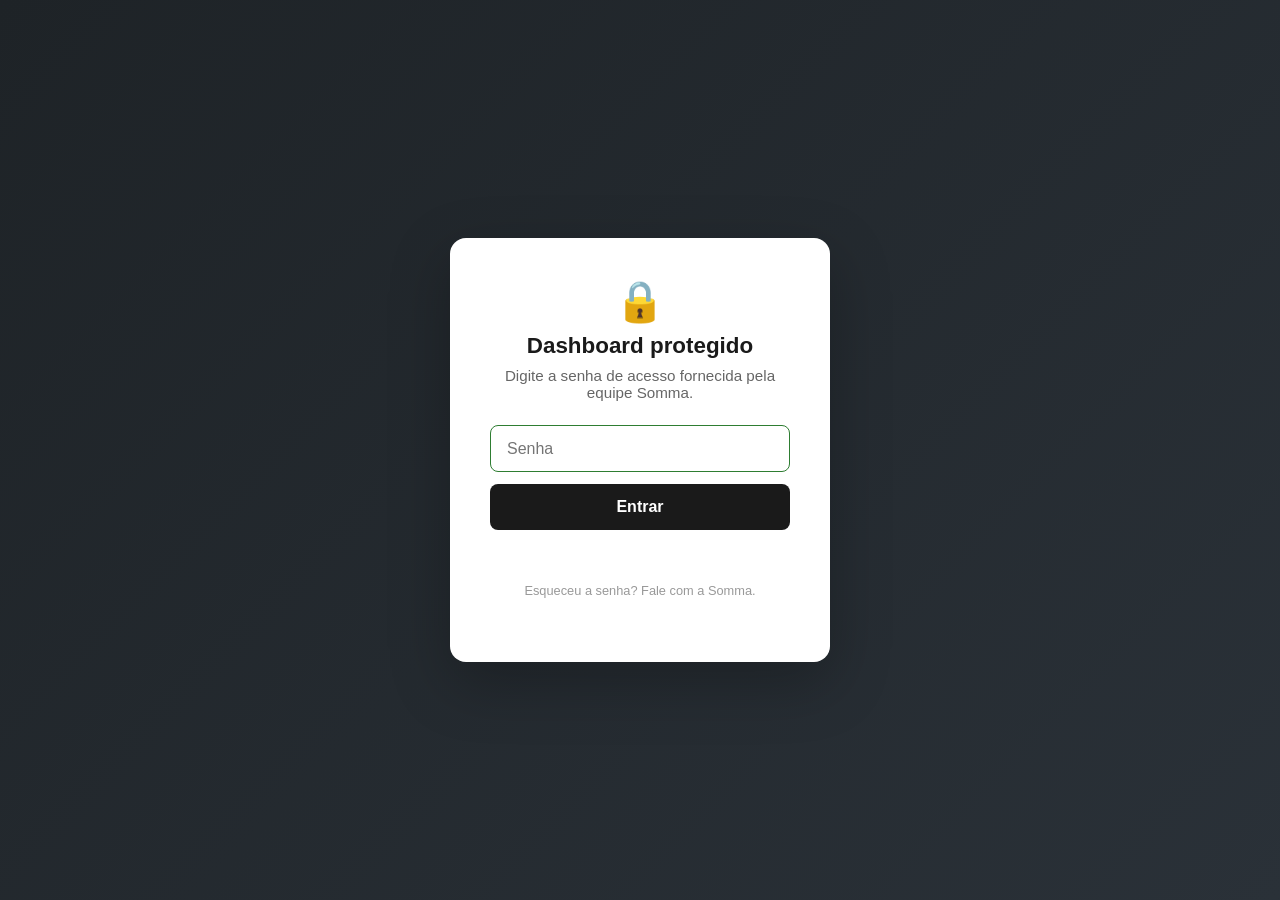
==== hype/index.html @ 113f5744 "chore: sync local dashboards + add .gitignore" ====
<!--
  Dashboard A.Gonçalves — pasta /agoncalves/
  Protegido por senha (hash SHA-256 abaixo).
  Para mudar a senha: abra /gerar-senha.html, gere o hash e substitua o valor abaixo.
-->
<!DOCTYPE html>
<html lang="pt-BR">
<head>
  <meta charset="UTF-8">
  <meta name="viewport" content="width=device-width, initial-scale=1.0">

  <!-- Identificação do cliente (usado pelo gate pra sessionStorage) -->
  <meta name="dashboard-client-id" content="hype">

  <!-- SENHA do cliente. Hash SHA-256 da senha real.
       Substitua o valor abaixo pelo hash gerado em /gerar-senha.html.
       Hash placeholder — TROCAR antes de publicar. -->
  <meta name="dashboard-password-hash" content="8f83ed7f08ba5b43de821855ba479b0e55dcff030f8cc8d48acaa7a8485d4f06">

  <title>Dashboard — Hype Inc</title>

  <!-- Gate CSS carregado primeiro pra evitar flash de conteúdo -->
  <link rel="stylesheet" href="../template/gate.css">
  <link rel="stylesheet" href="../template/dashboard.css">
</head>
<body>
  <header class="dashboard-header">
    <h1 id="cliente-titulo">Dashboard de Meta Ads</h1>
    <div class="periodo" id="periodo-selector"></div>
  </header>

  <main>
    <section id="kpis-gerais" class="kpis-row"></section>

    <section id="painel-campanhas" class="painel">
      <h2>Campanhas</h2>
      <div class="campanhas-header">
        <span id="campanhas-ativas-badge"></span>
        <span id="campanhas-inativas-badge"></span>
      </div>
      <div id="campanhas-grid" class="produtos-grid"></div>
    </section>

    <section id="painel-leads" class="painel">
      <h2>Leads por produto</h2>
      <div id="leads-grid"></div>
    </section>

    <section id="painel-custo" class="painel">
      <h2>Custo por lead</h2>
      <div id="custo-grid"></div>
    </section>
  </main>

  <footer>
    <small>
      Template versão <span id="template-version"></span> ·
      Cliente: <span id="cliente-nome">Hype Inc</span> ·
      Atualizado em <span id="data-updated"></span>
    </small>
  </footer>

  <!-- Gate roda primeiro — esconde conteúdo até senha correta -->
  <script src="../template/gate.js"></script>

  <!-- Depois carrega configs e dashboard -->
  <script src="../template/config.default.js"></script>
  <script src="../template/dashboard.js"></script>
</body>
</html>
---- template/gate.css ----
/* Esconde TODO o conteúdo enquanto o gate está fechado */
html[data-gate="closed"] body > :not(#password-gate) {
  display: none !important;
}

/* Overlay do gate */
#password-gate {
  position: fixed;
  inset: 0;
  background: linear-gradient(135deg, #1e2327 0%, #2a3138 100%);
  display: flex;
  align-items: center;
  justify-content: center;
  z-index: 9999;
  font-family: -apple-system, BlinkMacSystemFont, "Segoe UI", Roboto, sans-serif;
  padding: 1rem;
}

#password-gate .gate-card {
  background: #fff;
  border-radius: 16px;
  padding: 2.5rem;
  width: 100%;
  max-width: 380px;
  box-shadow: 0 20px 60px rgba(0,0,0,0.25);
  text-align: center;
}

#password-gate .gate-logo {
  font-size: 2.5rem;
  margin-bottom: .5rem;
}

#password-gate h1 {
  margin: 0 0 .5rem;
  font-size: 1.4rem;
  color: #1a1a1a;
}

#password-gate p {
  color: #666;
  margin: 0 0 1.5rem;
  font-size: .95rem;
}

#password-gate form {
  display: flex;
  flex-direction: column;
  gap: .75rem;
}

#password-gate input {
  padding: .85rem 1rem;
  border: 1.5px solid #ddd;
  border-radius: 8px;
  font-size: 1rem;
  width: 100%;
  outline: none;
  transition: border-color .15s;
}

#password-gate input:focus {
  border-color: #2e7d32;
}

#password-gate button {
  padding: .85rem 1rem;
  background: #1a1a1a;
  color: #fff;
  border: none;
  border-radius: 8px;
  font-size: 1rem;
  font-weight: 600;
  cursor: pointer;
  transition: background .15s;
}

#password-gate button:hover {
  background: #000;
}

#password-gate .gate-error {
  color: #c62828;
  margin: .75rem 0 0;
  min-height: 1.2em;
  font-size: .9rem;
}

#password-gate .gate-footer {
  margin-top: 1.5rem;
  color: #999;
  font-size: .8rem;
}
---- template/dashboard.css ----
/* Estilos compartilhados — atualize aqui e todos os clientes recebem */

* { box-sizing: border-box; }

body {
  font-family: -apple-system, BlinkMacSystemFont, "Segoe UI", Roboto, sans-serif;
  margin: 0;
  padding: 0;
  color: #1a1a1a;
  background: #f5f5f7;
}

.dashboard-header {
  display: flex;
  justify-content: space-between;
  align-items: center;
  padding: 1.5rem 2rem;
  background: #fff;
  border-bottom: 1px solid #e0e0e0;
}

.dashboard-header h1 {
  font-size: 1.4rem;
  margin: 0;
}

main {
  padding: 1.5rem 2rem;
  max-width: 1400px;
  margin: 0 auto;
}

.kpis-row {
  display: grid;
  grid-template-columns: repeat(auto-fit, minmax(180px, 1fr));
  gap: 1rem;
  margin-bottom: 1.5rem;
}

.painel {
  background: #fff;
  border-radius: 12px;
  padding: 1.25rem 1.5rem;
  margin-bottom: 1.5rem;
  box-shadow: 0 1px 3px rgba(0,0,0,0.06);
}

.painel h2 {
  margin-top: 0;
  font-size: 1.05rem;
  color: #444;
}

.campanhas-header {
  display: flex;
  gap: 1rem;
  margin-bottom: 1rem;
  flex-wrap: wrap;
}

.campanhas-header span {
  background: #f0f0f0;
  padding: 0.4rem 0.8rem;
  border-radius: 20px;
  font-size: 0.85rem;
}

.produtos-grid {
  display: grid;
  grid-template-columns: repeat(auto-fit, minmax(180px, 1fr));
  gap: 0.75rem;
}

.produto-pill {
  background: #fff;
  border: 2px solid #ccc;
  border-radius: 20px;
  padding: 0.5rem 1rem;
  text-align: center;
  font-size: 0.9rem;
}

footer {
  text-align: center;
  padding: 1.5rem;
  color: #888;
  font-size: 0.8rem;
}
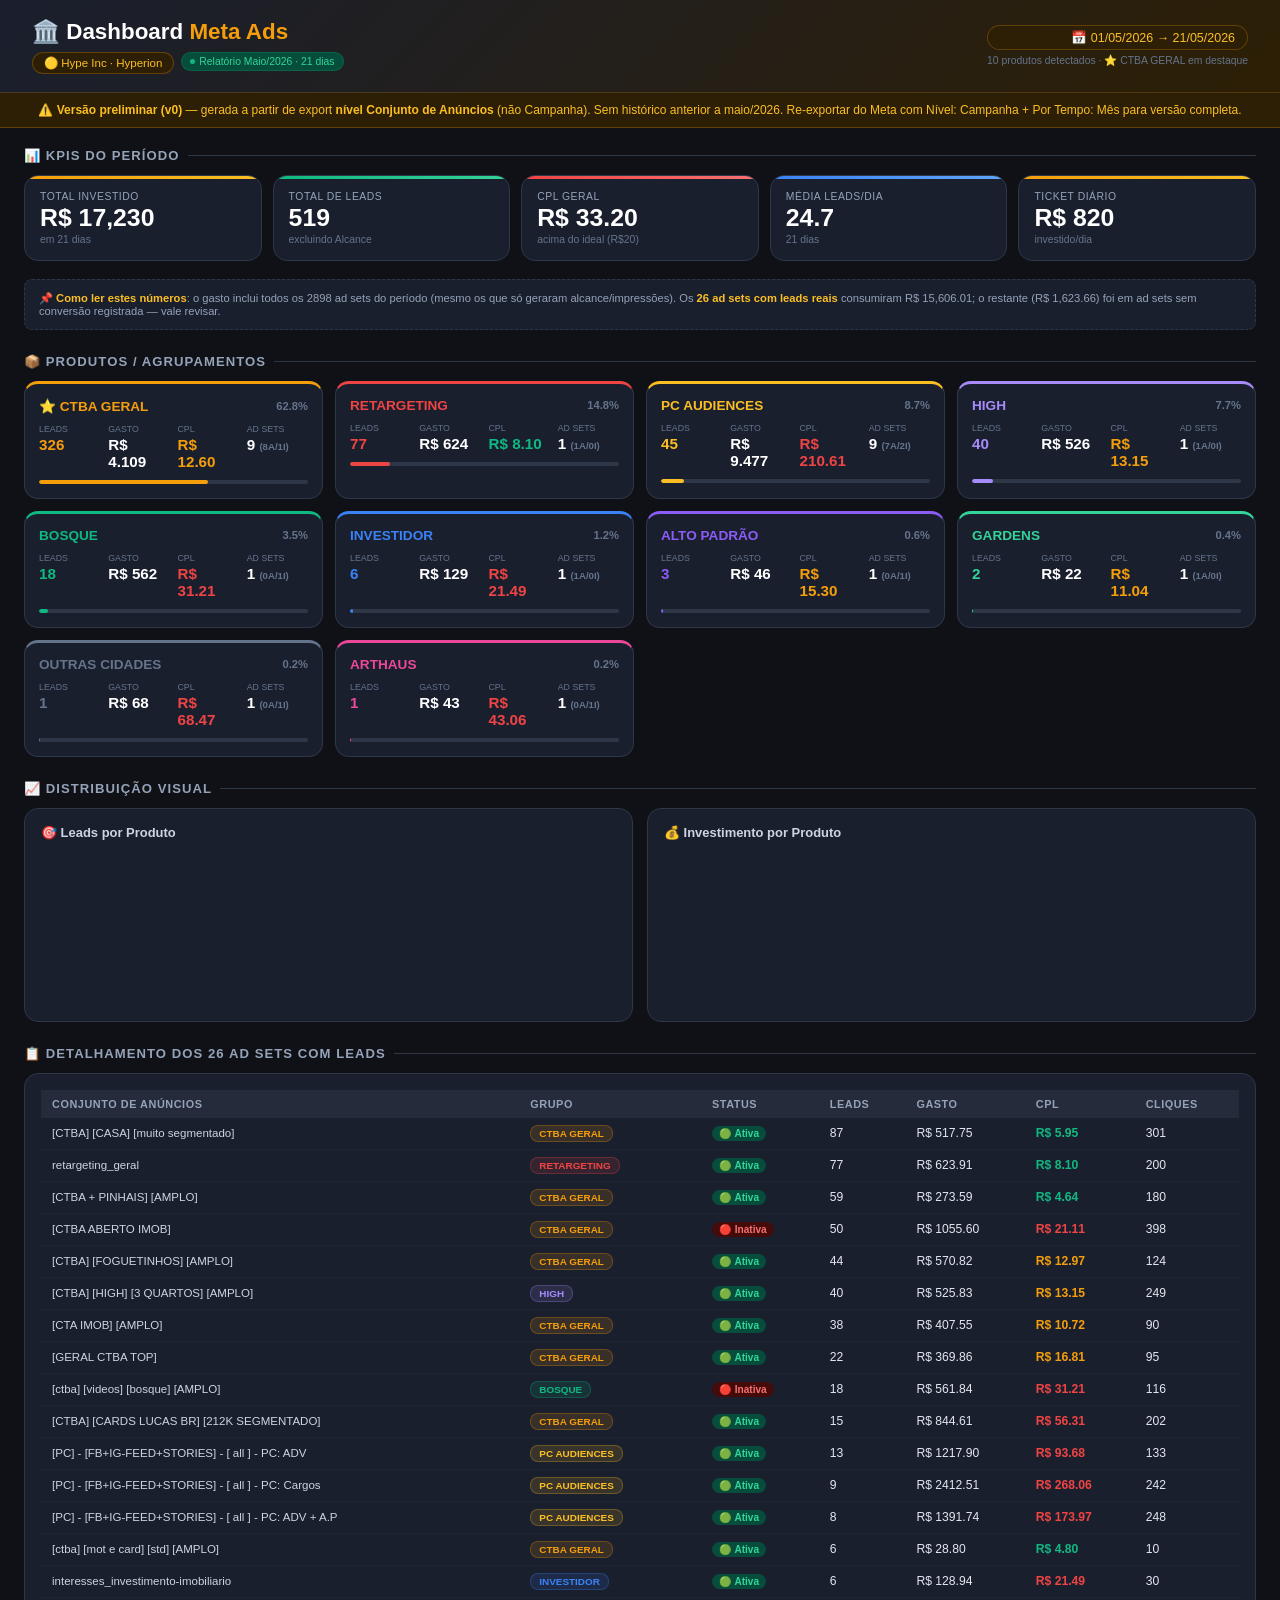
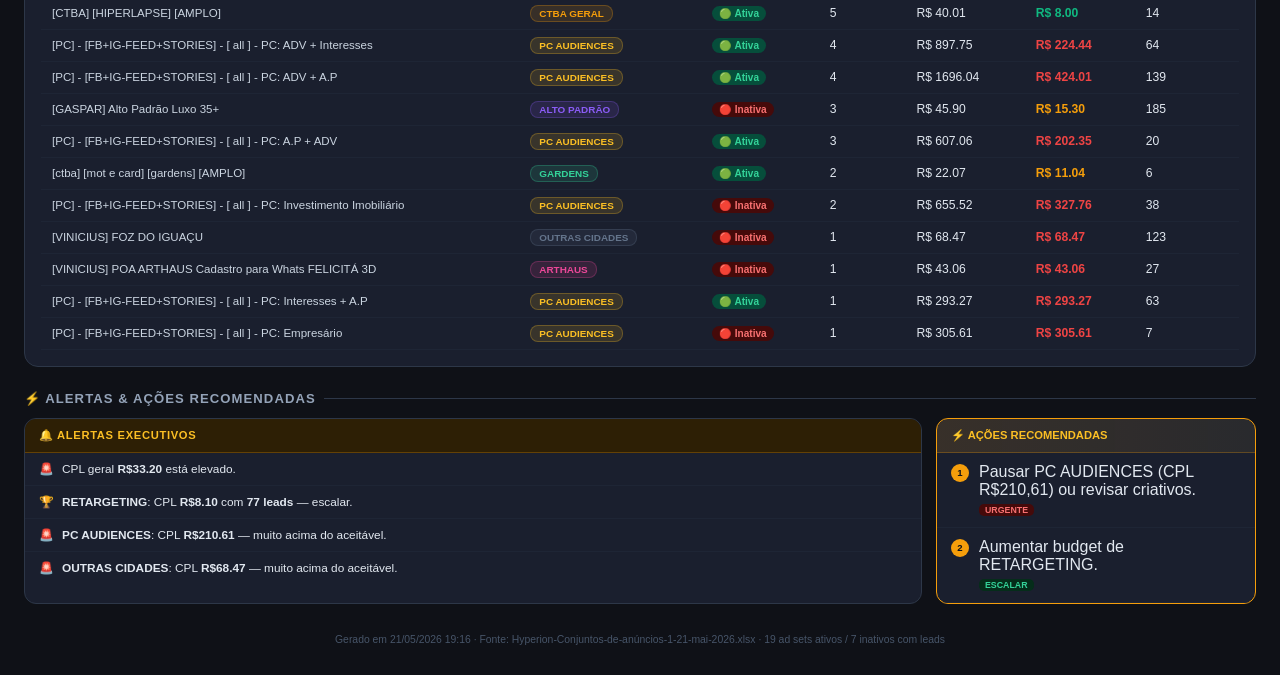
==== commit ff7bacfe: "feat(hype): primeiro dashboard Hyperion + estrutura de pipeline - hype/index.html: dashboard v0 com " ====
--- a/hype/index.html
+++ b/hype/index.html
@@ -1,70 +1,521 @@
-<!--
-  Dashboard A.Gonçalves — pasta /agoncalves/
-  Protegido por senha (hash SHA-256 abaixo).
-  Para mudar a senha: abra /gerar-senha.html, gere o hash e substitua o valor abaixo.
--->
 <!DOCTYPE html>
 <html lang="pt-BR">
 <head>
-  <meta charset="UTF-8">
-  <meta name="viewport" content="width=device-width, initial-scale=1.0">
-
-  <!-- Identificação do cliente (usado pelo gate pra sessionStorage) -->
-  <meta name="dashboard-client-id" content="hype">
-
-  <!-- SENHA do cliente. Hash SHA-256 da senha real.
-       Substitua o valor abaixo pelo hash gerado em /gerar-senha.html.
-       Hash placeholder — TROCAR antes de publicar. -->
-  <meta name="dashboard-password-hash" content="8f83ed7f08ba5b43de821855ba479b0e55dcff030f8cc8d48acaa7a8485d4f06">
-
-  <title>Dashboard — Hype Inc</title>
-
-  <!-- Gate CSS carregado primeiro pra evitar flash de conteúdo -->
-  <link rel="stylesheet" href="../template/gate.css">
-  <link rel="stylesheet" href="../template/dashboard.css">
+<meta charset="UTF-8">
+<meta name="viewport" content="width=device-width, initial-scale=1.0">
+<title>Dashboard Meta Ads — Hype / Hyperion</title>
+<script>
+(function(){var srcs=['https://cdn.jsdelivr.net/npm/chart.js@4.4.0/dist/chart.umd.min.js','https://unpkg.com/chart.js@4.4.0/dist/chart.umd.min.js','https://cdnjs.cloudflare.com/ajax/libs/Chart.js/4.4.0/chart.umd.min.js'];var i=0;function load(){if(i>=srcs.length)return;var s=document.createElement('script');s.src=srcs[i++];s.onerror=load;s.onload=initCharts;document.head.appendChild(s);}load();})();
+</script>
+<style>
+*{margin:0;padding:0;box-sizing:border-box}
+body{font-family:'Segoe UI',sans-serif;background:#0f1117;color:#e2e8f0;min-height:100vh}
+.header{background:linear-gradient(135deg,#1a1f2e,#2d1f05);padding:18px 32px;border-bottom:1px solid #f59e0b33;display:flex;align-items:center;justify-content:space-between;flex-wrap:wrap;gap:10px}
+.header h1{font-size:1.4rem;font-weight:700;color:#fff}
+.header h1 span{color:#f59e0b}
+.client-badge{font-size:.72rem;color:#fbbf24;background:#2d1f05;padding:3px 11px;border-radius:20px;border:1px solid #f59e0b44;margin-top:3px;display:inline-block}
+.live-badge{font-size:.65rem;color:#34d399;background:#064e3b;padding:3px 8px;border-radius:20px;border:1px solid #10b98133;display:inline-flex;align-items:center;gap:4px}
+.warn-bar{background:#2d1f05;color:#fbbf24;padding:10px 32px;border-bottom:1px solid #f59e0b44;font-size:.75rem;text-align:center}
+.container{max-width:1400px;margin:0 auto;padding:20px 24px}
+.section-title{font-size:.82rem;font-weight:700;color:#94a3b8;text-transform:uppercase;letter-spacing:.08em;margin:24px 0 12px;display:flex;align-items:center;gap:8px}
+.section-title::after{content:'';flex:1;height:1px;background:#2d3748}
+.section-title:first-child{margin-top:0}
+.kpis{display:grid;grid-template-columns:repeat(5,1fr);gap:11px;margin-bottom:18px}
+.kpi{background:#1a1f2e;border:1px solid #2d3748;border-radius:14px;padding:15px;position:relative;overflow:hidden}
+.kpi::before{content:'';position:absolute;top:0;left:0;right:0;height:3px;background:linear-gradient(90deg,#f59e0b,#fbbf24)}
+.kpi.green::before{background:linear-gradient(90deg,#10b981,#34d399)}
+.kpi.blue::before{background:linear-gradient(90deg,#3b82f6,#60a5fa)}
+.kpi.red::before{background:linear-gradient(90deg,#ef4444,#f87171)}
+.kpi .label{font-size:.65rem;color:#94a3b8;text-transform:uppercase;letter-spacing:.05em;margin-bottom:4px}
+.kpi .value{font-size:1.55rem;font-weight:700;color:#fff;line-height:1}
+.kpi .sub{font-size:.65rem;color:#64748b;margin-top:3px}
+.grid-2{display:grid;grid-template-columns:1fr 1fr;gap:14px;margin-bottom:14px}
+.card{background:#1a1f2e;border:1px solid #2d3748;border-radius:14px;padding:16px}
+.card h3{font-size:.81rem;font-weight:600;color:#cbd5e1;margin-bottom:11px}
+.prod-grid{display:grid;grid-template-columns:repeat(auto-fill,minmax(280px,1fr));gap:12px;margin-bottom:18px}
+.prod-card{background:#1a1f2e;border:1px solid #2d3748;border-radius:14px;padding:14px}
+.prod-header{display:flex;justify-content:space-between;align-items:center;margin-bottom:10px}
+.prod-name{font-size:.85rem;font-weight:700}
+.prod-share{font-size:.7rem;color:#64748b;font-weight:600}
+.prod-kpis{display:grid;grid-template-columns:repeat(4,1fr);gap:8px;margin-bottom:10px}
+.kpi-l{font-size:.55rem;color:#64748b;text-transform:uppercase;margin-bottom:2px}
+.kpi-v{font-size:.95rem;font-weight:700;color:#fff}
+.prod-bar{height:4px;background:#2d3748;border-radius:2px;overflow:hidden}
+.prod-bar-fill{height:100%;border-radius:2px}
+table{width:100%;border-collapse:collapse;font-size:.76rem}
+thead tr{background:#252b3b}
+th{padding:8px 11px;text-align:left;color:#94a3b8;font-weight:600;font-size:.68rem;text-transform:uppercase;letter-spacing:.05em}
+td{padding:7px 11px;border-bottom:1px solid #1e2535}
+tr:hover td{background:#1e2535}
+.badge{display:inline-block;padding:2px 7px;border-radius:9px;font-size:.63rem;font-weight:600}
+.badge.ativa{background:#064e3b;color:#34d399}
+.badge.inativa{background:#450a0a;color:#f87171}
+.pill{display:inline-block;padding:2px 8px;border-radius:8px;font-size:.62rem;font-weight:600}
+.alerts-layout{display:grid;grid-template-columns:1fr 320px;gap:14px}
+.alert-list{background:#1a1f2e;border:1px solid #2d3748;border-radius:12px;overflow:hidden}
+.alert-list-header{padding:10px 14px;background:#2d1f05;color:#fbbf24;font-size:.7rem;font-weight:700;text-transform:uppercase;letter-spacing:.06em;border-bottom:1px solid #f59e0b44}
+.alert-item{padding:9px 14px;border-bottom:1px solid #1e2535;font-size:.74rem;display:flex;gap:8px;align-items:flex-start}
+.alert-item:last-child{border-bottom:none}
+.actions-panel{background:#1a1f2e;border:1px solid #f59e0b;border-radius:12px;overflow:hidden;align-self:start}
+.actions-panel-header{padding:10px 14px;background:linear-gradient(90deg,#f59e0b22,#fbbf2411);color:#fbbf24;font-size:.7rem;font-weight:700;text-transform:uppercase;border-bottom:1px solid #f59e0b44}
+.action-item{padding:10px 14px;border-bottom:1px solid #1e2535;display:flex;gap:10px;align-items:flex-start}
+.action-num{background:#f59e0b;color:#0f1117;font-size:.6rem;font-weight:700;border-radius:50%;width:18px;height:18px;display:flex;align-items:center;justify-content:center;flex-shrink:0;margin-top:1px}
+.action-tag{display:inline-block;padding:1px 6px;border-radius:5px;font-size:.55rem;font-weight:700;margin-top:3px}
+.action-tag.urgente{background:#450a0a;color:#f87171}
+.action-tag.escalar{background:#052d1a;color:#34d399}
+.muted{padding:14px;color:#64748b;font-size:.75rem;text-align:center}
+.note{font-size:.7rem;color:#94a3b8;background:#1a1f2e;border:1px dashed #2d3748;border-radius:8px;padding:12px 14px;margin-bottom:14px}
+.note b{color:#fbbf24}
+@media(max-width:1000px){.kpis{grid-template-columns:repeat(2,1fr)}.grid-2,.alerts-layout{grid-template-columns:1fr}}
+@media(max-width:600px){.kpis{grid-template-columns:1fr}.prod-kpis{grid-template-columns:repeat(2,1fr)}}
+</style>
 </head>
 <body>
-  <header class="dashboard-header">
-    <h1 id="cliente-titulo">Dashboard de Meta Ads</h1>
-    <div class="periodo" id="periodo-selector"></div>
-  </header>
-
-  <main>
-    <section id="kpis-gerais" class="kpis-row"></section>
-
-    <section id="painel-campanhas" class="painel">
-      <h2>Campanhas</h2>
-      <div class="campanhas-header">
-        <span id="campanhas-ativas-badge"></span>
-        <span id="campanhas-inativas-badge"></span>
-      </div>
-      <div id="campanhas-grid" class="produtos-grid"></div>
-    </section>
-
-    <section id="painel-leads" class="painel">
-      <h2>Leads por produto</h2>
-      <div id="leads-grid"></div>
-    </section>
-
-    <section id="painel-custo" class="painel">
-      <h2>Custo por lead</h2>
-      <div id="custo-grid"></div>
-    </section>
-  </main>
-
-  <footer>
-    <small>
-      Template versão <span id="template-version"></span> ·
-      Cliente: <span id="cliente-nome">Hype Inc</span> ·
-      Atualizado em <span id="data-updated"></span>
-    </small>
-  </footer>
-
-  <!-- Gate roda primeiro — esconde conteúdo até senha correta -->
-  <script src="../template/gate.js"></script>
-
-  <!-- Depois carrega configs e dashboard -->
-  <script src="../template/config.default.js"></script>
-  <script src="../template/dashboard.js"></script>
+<div class="header">
+  <div>
+    <h1>🏛️ Dashboard <span>Meta Ads</span></h1>
+    <div style="display:flex;align-items:center;gap:7px;margin-top:4px;flex-wrap:wrap">
+      <span class="client-badge">🟡 Hype Inc · Hyperion</span>
+      <span class="live-badge"><span style="width:5px;height:5px;border-radius:50%;background:#10b981;display:inline-block"></span>Relatório Maio/2026 · 21 dias</span>
+    </div>
+  </div>
+  <div style="text-align:right">
+    <div style="font-size:.78rem;color:#fbbf24;background:#2d1f05;padding:4px 12px;border-radius:20px;border:1px solid #f59e0b44">📅 01/05/2026 → 21/05/2026</div>
+    <div style="font-size:.65rem;color:#64748b;margin-top:4px">10 produtos detectados · ⭐ CTBA GERAL em destaque</div>
+  </div>
+</div>
+
+<div class="warn-bar">⚠️ <b>Versão preliminar (v0)</b> — gerada a partir de export <b>nível Conjunto de Anúncios</b> (não Campanha). Sem histórico anterior a maio/2026. Re-exportar do Meta com Nível: Campanha + Por Tempo: Mês para versão completa.</div>
+
+<div class="container">
+
+  <div class="section-title">📊 KPIs do período</div>
+  <div class="kpis">
+    <div class="kpi"><div class="label">Total Investido</div><div class="value">R$ 17,230</div><div class="sub">em 21 dias</div></div>
+    <div class="kpi green"><div class="label">Total de Leads</div><div class="value">519</div><div class="sub">excluindo Alcance</div></div>
+    <div class="kpi red"><div class="label">CPL Geral</div><div class="value">R$ 33.20</div><div class="sub">acima do ideal (R$20)</div></div>
+    <div class="kpi blue"><div class="label">Média Leads/Dia</div><div class="value">24.7</div><div class="sub">21 dias</div></div>
+    <div class="kpi"><div class="label">Ticket Diário</div><div class="value">R$ 820</div><div class="sub">investido/dia</div></div>
+  </div>
+
+  <div class="note">
+    📌 <b>Como ler estes números</b>: o gasto inclui todos os 2898 ad sets do período (mesmo os que só geraram alcance/impressões). 
+    Os <b>26 ad sets com leads reais</b> consumiram R$ 15,606.01; o restante (R$ 1,623.66) foi em ad sets sem conversão registrada — vale revisar.
+  </div>
+
+  <div class="section-title">📦 Produtos / Agrupamentos</div>
+  <div class="prod-grid">
+      <div class="prod-card" style="border-top:3px solid #f59e0b">
+        <div class="prod-header">
+          <span class="prod-name" style="color:#f59e0b">⭐ CTBA GERAL</span>
+          <span class="prod-share">62.8%</span>
+        </div>
+        <div class="prod-kpis">
+          <div><div class="kpi-l">Leads</div><div class="kpi-v" style="color:#f59e0b">326</div></div>
+          <div><div class="kpi-l">Gasto</div><div class="kpi-v">R$ 4.109</div></div>
+          <div><div class="kpi-l">CPL</div><div class="kpi-v" style="color:#f59e0b">R$ 12.60</div></div>
+          <div><div class="kpi-l">Ad sets</div><div class="kpi-v">9 <span style="color:#64748b;font-size:.6rem">(8A/1I)</span></div></div>
+        </div>
+        <div class="prod-bar"><div class="prod-bar-fill" style="width:62.813102119460495%;background:#f59e0b"></div></div>
+      </div>
+      <div class="prod-card" style="border-top:3px solid #ef4444">
+        <div class="prod-header">
+          <span class="prod-name" style="color:#ef4444">RETARGETING</span>
+          <span class="prod-share">14.8%</span>
+        </div>
+        <div class="prod-kpis">
+          <div><div class="kpi-l">Leads</div><div class="kpi-v" style="color:#ef4444">77</div></div>
+          <div><div class="kpi-l">Gasto</div><div class="kpi-v">R$ 624</div></div>
+          <div><div class="kpi-l">CPL</div><div class="kpi-v" style="color:#10b981">R$ 8.10</div></div>
+          <div><div class="kpi-l">Ad sets</div><div class="kpi-v">1 <span style="color:#64748b;font-size:.6rem">(1A/0I)</span></div></div>
+        </div>
+        <div class="prod-bar"><div class="prod-bar-fill" style="width:14.836223506743737%;background:#ef4444"></div></div>
+      </div>
+      <div class="prod-card" style="border-top:3px solid #fbbf24">
+        <div class="prod-header">
+          <span class="prod-name" style="color:#fbbf24">PC AUDIENCES</span>
+          <span class="prod-share">8.7%</span>
+        </div>
+        <div class="prod-kpis">
+          <div><div class="kpi-l">Leads</div><div class="kpi-v" style="color:#fbbf24">45</div></div>
+          <div><div class="kpi-l">Gasto</div><div class="kpi-v">R$ 9.477</div></div>
+          <div><div class="kpi-l">CPL</div><div class="kpi-v" style="color:#ef4444">R$ 210.61</div></div>
+          <div><div class="kpi-l">Ad sets</div><div class="kpi-v">9 <span style="color:#64748b;font-size:.6rem">(7A/2I)</span></div></div>
+        </div>
+        <div class="prod-bar"><div class="prod-bar-fill" style="width:8.670520231213873%;background:#fbbf24"></div></div>
+      </div>
+      <div class="prod-card" style="border-top:3px solid #a78bfa">
+        <div class="prod-header">
+          <span class="prod-name" style="color:#a78bfa">HIGH</span>
+          <span class="prod-share">7.7%</span>
+        </div>
+        <div class="prod-kpis">
+          <div><div class="kpi-l">Leads</div><div class="kpi-v" style="color:#a78bfa">40</div></div>
+          <div><div class="kpi-l">Gasto</div><div class="kpi-v">R$ 526</div></div>
+          <div><div class="kpi-l">CPL</div><div class="kpi-v" style="color:#f59e0b">R$ 13.15</div></div>
+          <div><div class="kpi-l">Ad sets</div><div class="kpi-v">1 <span style="color:#64748b;font-size:.6rem">(1A/0I)</span></div></div>
+        </div>
+        <div class="prod-bar"><div class="prod-bar-fill" style="width:7.7071290944123305%;background:#a78bfa"></div></div>
+      </div>
+      <div class="prod-card" style="border-top:3px solid #10b981">
+        <div class="prod-header">
+          <span class="prod-name" style="color:#10b981">BOSQUE</span>
+          <span class="prod-share">3.5%</span>
+        </div>
+        <div class="prod-kpis">
+          <div><div class="kpi-l">Leads</div><div class="kpi-v" style="color:#10b981">18</div></div>
+          <div><div class="kpi-l">Gasto</div><div class="kpi-v">R$ 562</div></div>
+          <div><div class="kpi-l">CPL</div><div class="kpi-v" style="color:#ef4444">R$ 31.21</div></div>
+          <div><div class="kpi-l">Ad sets</div><div class="kpi-v">1 <span style="color:#64748b;font-size:.6rem">(0A/1I)</span></div></div>
+        </div>
+        <div class="prod-bar"><div class="prod-bar-fill" style="width:3.4682080924855487%;background:#10b981"></div></div>
+      </div>
+      <div class="prod-card" style="border-top:3px solid #3b82f6">
+        <div class="prod-header">
+          <span class="prod-name" style="color:#3b82f6">INVESTIDOR</span>
+          <span class="prod-share">1.2%</span>
+        </div>
+        <div class="prod-kpis">
+          <div><div class="kpi-l">Leads</div><div class="kpi-v" style="color:#3b82f6">6</div></div>
+          <div><div class="kpi-l">Gasto</div><div class="kpi-v">R$ 129</div></div>
+          <div><div class="kpi-l">CPL</div><div class="kpi-v" style="color:#ef4444">R$ 21.49</div></div>
+          <div><div class="kpi-l">Ad sets</div><div class="kpi-v">1 <span style="color:#64748b;font-size:.6rem">(1A/0I)</span></div></div>
+        </div>
+        <div class="prod-bar"><div class="prod-bar-fill" style="width:1.1560693641618496%;background:#3b82f6"></div></div>
+      </div>
+      <div class="prod-card" style="border-top:3px solid #8b5cf6">
+        <div class="prod-header">
+          <span class="prod-name" style="color:#8b5cf6">ALTO PADRÃO</span>
+          <span class="prod-share">0.6%</span>
+        </div>
+        <div class="prod-kpis">
+          <div><div class="kpi-l">Leads</div><div class="kpi-v" style="color:#8b5cf6">3</div></div>
+          <div><div class="kpi-l">Gasto</div><div class="kpi-v">R$ 46</div></div>
+          <div><div class="kpi-l">CPL</div><div class="kpi-v" style="color:#f59e0b">R$ 15.30</div></div>
+          <div><div class="kpi-l">Ad sets</div><div class="kpi-v">1 <span style="color:#64748b;font-size:.6rem">(0A/1I)</span></div></div>
+        </div>
+        <div class="prod-bar"><div class="prod-bar-fill" style="width:0.5780346820809248%;background:#8b5cf6"></div></div>
+      </div>
+      <div class="prod-card" style="border-top:3px solid #34d399">
+        <div class="prod-header">
+          <span class="prod-name" style="color:#34d399">GARDENS</span>
+          <span class="prod-share">0.4%</span>
+        </div>
+        <div class="prod-kpis">
+          <div><div class="kpi-l">Leads</div><div class="kpi-v" style="color:#34d399">2</div></div>
+          <div><div class="kpi-l">Gasto</div><div class="kpi-v">R$ 22</div></div>
+          <div><div class="kpi-l">CPL</div><div class="kpi-v" style="color:#f59e0b">R$ 11.04</div></div>
+          <div><div class="kpi-l">Ad sets</div><div class="kpi-v">1 <span style="color:#64748b;font-size:.6rem">(1A/0I)</span></div></div>
+        </div>
+        <div class="prod-bar"><div class="prod-bar-fill" style="width:0.3853564547206166%;background:#34d399"></div></div>
+      </div>
+      <div class="prod-card" style="border-top:3px solid #64748b">
+        <div class="prod-header">
+          <span class="prod-name" style="color:#64748b">OUTRAS CIDADES</span>
+          <span class="prod-share">0.2%</span>
+        </div>
+        <div class="prod-kpis">
+          <div><div class="kpi-l">Leads</div><div class="kpi-v" style="color:#64748b">1</div></div>
+          <div><div class="kpi-l">Gasto</div><div class="kpi-v">R$ 68</div></div>
+          <div><div class="kpi-l">CPL</div><div class="kpi-v" style="color:#ef4444">R$ 68.47</div></div>
+          <div><div class="kpi-l">Ad sets</div><div class="kpi-v">1 <span style="color:#64748b;font-size:.6rem">(0A/1I)</span></div></div>
+        </div>
+        <div class="prod-bar"><div class="prod-bar-fill" style="width:0.1926782273603083%;background:#64748b"></div></div>
+      </div>
+      <div class="prod-card" style="border-top:3px solid #ec4899">
+        <div class="prod-header">
+          <span class="prod-name" style="color:#ec4899">ARTHAUS</span>
+          <span class="prod-share">0.2%</span>
+        </div>
+        <div class="prod-kpis">
+          <div><div class="kpi-l">Leads</div><div class="kpi-v" style="color:#ec4899">1</div></div>
+          <div><div class="kpi-l">Gasto</div><div class="kpi-v">R$ 43</div></div>
+          <div><div class="kpi-l">CPL</div><div class="kpi-v" style="color:#ef4444">R$ 43.06</div></div>
+          <div><div class="kpi-l">Ad sets</div><div class="kpi-v">1 <span style="color:#64748b;font-size:.6rem">(0A/1I)</span></div></div>
+        </div>
+        <div class="prod-bar"><div class="prod-bar-fill" style="width:0.1926782273603083%;background:#ec4899"></div></div>
+      </div>
+  </div>
+
+  <div class="section-title">📈 Distribuição visual</div>
+  <div class="grid-2">
+    <div class="card"><h3>🎯 Leads por Produto</h3><canvas id="cLeads" style="max-height:260px"></canvas></div>
+    <div class="card"><h3>💰 Investimento por Produto</h3><canvas id="cSpend" style="max-height:260px"></canvas></div>
+  </div>
+
+  <div class="section-title">📋 Detalhamento dos 26 Ad Sets com leads</div>
+  <div class="card" style="margin-bottom:18px">
+    <div style="overflow-x:auto">
+      <table>
+        <thead><tr>
+          <th>Conjunto de Anúncios</th><th>Grupo</th><th>Status</th><th>Leads</th><th>Gasto</th><th>CPL</th><th>Cliques</th>
+        </tr></thead>
+        <tbody>
+      <tr>
+        <td style="max-width:340px;color:#cbd5e1;font-size:.72rem">[CTBA] [CASA] [muito segmentado]</td>
+        <td><span class="pill" style="background:#f59e0b22;color:#f59e0b;border:1px solid #f59e0b44">CTBA GERAL</span></td>
+        <td><span class="badge ativa">🟢 Ativa</span></td>
+        <td>87</td>
+        <td>R$ 517.75</td>
+        <td style="color:#10b981;font-weight:600">R$ 5.95</td>
+        <td>301</td>
+      </tr>
+      <tr>
+        <td style="max-width:340px;color:#cbd5e1;font-size:.72rem">retargeting_geral</td>
+        <td><span class="pill" style="background:#ef444422;color:#ef4444;border:1px solid #ef444444">RETARGETING</span></td>
+        <td><span class="badge ativa">🟢 Ativa</span></td>
+        <td>77</td>
+        <td>R$ 623.91</td>
+        <td style="color:#10b981;font-weight:600">R$ 8.10</td>
+        <td>200</td>
+      </tr>
+      <tr>
+        <td style="max-width:340px;color:#cbd5e1;font-size:.72rem">[CTBA + PINHAIS] [AMPLO]</td>
+        <td><span class="pill" style="background:#f59e0b22;color:#f59e0b;border:1px solid #f59e0b44">CTBA GERAL</span></td>
+        <td><span class="badge ativa">🟢 Ativa</span></td>
+        <td>59</td>
+        <td>R$ 273.59</td>
+        <td style="color:#10b981;font-weight:600">R$ 4.64</td>
+        <td>180</td>
+      </tr>
+      <tr>
+        <td style="max-width:340px;color:#cbd5e1;font-size:.72rem">[CTBA ABERTO IMOB]</td>
+        <td><span class="pill" style="background:#f59e0b22;color:#f59e0b;border:1px solid #f59e0b44">CTBA GERAL</span></td>
+        <td><span class="badge inativa">🔴 Inativa</span></td>
+        <td>50</td>
+        <td>R$ 1055.60</td>
+        <td style="color:#ef4444;font-weight:600">R$ 21.11</td>
+        <td>398</td>
+      </tr>
+      <tr>
+        <td style="max-width:340px;color:#cbd5e1;font-size:.72rem">[CTBA] [FOGUETINHOS] [AMPLO]</td>
+        <td><span class="pill" style="background:#f59e0b22;color:#f59e0b;border:1px solid #f59e0b44">CTBA GERAL</span></td>
+        <td><span class="badge ativa">🟢 Ativa</span></td>
+        <td>44</td>
+        <td>R$ 570.82</td>
+        <td style="color:#f59e0b;font-weight:600">R$ 12.97</td>
+        <td>124</td>
+      </tr>
+      <tr>
+        <td style="max-width:340px;color:#cbd5e1;font-size:.72rem">[CTBA] [HIGH] [3 QUARTOS] [AMPLO]</td>
+        <td><span class="pill" style="background:#a78bfa22;color:#a78bfa;border:1px solid #a78bfa44">HIGH</span></td>
+        <td><span class="badge ativa">🟢 Ativa</span></td>
+        <td>40</td>
+        <td>R$ 525.83</td>
+        <td style="color:#f59e0b;font-weight:600">R$ 13.15</td>
+        <td>249</td>
+      </tr>
+      <tr>
+        <td style="max-width:340px;color:#cbd5e1;font-size:.72rem">[CTA IMOB] [AMPLO]</td>
+        <td><span class="pill" style="background:#f59e0b22;color:#f59e0b;border:1px solid #f59e0b44">CTBA GERAL</span></td>
+        <td><span class="badge ativa">🟢 Ativa</span></td>
+        <td>38</td>
+        <td>R$ 407.55</td>
+        <td style="color:#f59e0b;font-weight:600">R$ 10.72</td>
+        <td>90</td>
+      </tr>
+      <tr>
+        <td style="max-width:340px;color:#cbd5e1;font-size:.72rem">[GERAL CTBA TOP]</td>
+        <td><span class="pill" style="background:#f59e0b22;color:#f59e0b;border:1px solid #f59e0b44">CTBA GERAL</span></td>
+        <td><span class="badge ativa">🟢 Ativa</span></td>
+        <td>22</td>
+        <td>R$ 369.86</td>
+        <td style="color:#f59e0b;font-weight:600">R$ 16.81</td>
+        <td>95</td>
+      </tr>
+      <tr>
+        <td style="max-width:340px;color:#cbd5e1;font-size:.72rem">[ctba] [videos] [bosque] [AMPLO]</td>
+        <td><span class="pill" style="background:#10b98122;color:#10b981;border:1px solid #10b98144">BOSQUE</span></td>
+        <td><span class="badge inativa">🔴 Inativa</span></td>
+        <td>18</td>
+        <td>R$ 561.84</td>
+        <td style="color:#ef4444;font-weight:600">R$ 31.21</td>
+        <td>116</td>
+      </tr>
+      <tr>
+        <td style="max-width:340px;color:#cbd5e1;font-size:.72rem">[CTBA] [CARDS LUCAS BR]  [212K SEGMENTADO]</td>
+        <td><span class="pill" style="background:#f59e0b22;color:#f59e0b;border:1px solid #f59e0b44">CTBA GERAL</span></td>
+        <td><span class="badge ativa">🟢 Ativa</span></td>
+        <td>15</td>
+        <td>R$ 844.61</td>
+        <td style="color:#ef4444;font-weight:600">R$ 56.31</td>
+        <td>202</td>
+      </tr>
+      <tr>
+        <td style="max-width:340px;color:#cbd5e1;font-size:.72rem">[PC] - [FB+IG-FEED+STORIES] - [ all ] - PC: ADV</td>
+        <td><span class="pill" style="background:#fbbf2422;color:#fbbf24;border:1px solid #fbbf2444">PC AUDIENCES</span></td>
+        <td><span class="badge ativa">🟢 Ativa</span></td>
+        <td>13</td>
+        <td>R$ 1217.90</td>
+        <td style="color:#ef4444;font-weight:600">R$ 93.68</td>
+        <td>133</td>
+      </tr>
+      <tr>
+        <td style="max-width:340px;color:#cbd5e1;font-size:.72rem">[PC] - [FB+IG-FEED+STORIES] - [ all ] - PC: Cargos</td>
+        <td><span class="pill" style="background:#fbbf2422;color:#fbbf24;border:1px solid #fbbf2444">PC AUDIENCES</span></td>
+        <td><span class="badge ativa">🟢 Ativa</span></td>
+        <td>9</td>
+        <td>R$ 2412.51</td>
+        <td style="color:#ef4444;font-weight:600">R$ 268.06</td>
+        <td>242</td>
+      </tr>
+      <tr>
+        <td style="max-width:340px;color:#cbd5e1;font-size:.72rem">[PC] - [FB+IG-FEED+STORIES] - [ all ] - PC: ADV + A.P</td>
+        <td><span class="pill" style="background:#fbbf2422;color:#fbbf24;border:1px solid #fbbf2444">PC AUDIENCES</span></td>
+        <td><span class="badge ativa">🟢 Ativa</span></td>
+        <td>8</td>
+        <td>R$ 1391.74</td>
+        <td style="color:#ef4444;font-weight:600">R$ 173.97</td>
+        <td>248</td>
+      </tr>
+      <tr>
+        <td style="max-width:340px;color:#cbd5e1;font-size:.72rem">[ctba] [mot e card] [std] [AMPLO]</td>
+        <td><span class="pill" style="background:#f59e0b22;color:#f59e0b;border:1px solid #f59e0b44">CTBA GERAL</span></td>
+        <td><span class="badge ativa">🟢 Ativa</span></td>
+        <td>6</td>
+        <td>R$ 28.80</td>
+        <td style="color:#10b981;font-weight:600">R$ 4.80</td>
+        <td>10</td>
+      </tr>
+      <tr>
+        <td style="max-width:340px;color:#cbd5e1;font-size:.72rem">interesses_investimento-imobiliario</td>
+        <td><span class="pill" style="background:#3b82f622;color:#3b82f6;border:1px solid #3b82f644">INVESTIDOR</span></td>
+        <td><span class="badge ativa">🟢 Ativa</span></td>
+        <td>6</td>
+        <td>R$ 128.94</td>
+        <td style="color:#ef4444;font-weight:600">R$ 21.49</td>
+        <td>30</td>
+      </tr>
+      <tr>
+        <td style="max-width:340px;color:#cbd5e1;font-size:.72rem">[CTBA] [HIPERLAPSE] [AMPLO]</td>
+        <td><span class="pill" style="background:#f59e0b22;color:#f59e0b;border:1px solid #f59e0b44">CTBA GERAL</span></td>
+        <td><span class="badge ativa">🟢 Ativa</span></td>
+        <td>5</td>
+        <td>R$ 40.01</td>
+        <td style="color:#10b981;font-weight:600">R$ 8.00</td>
+        <td>14</td>
+      </tr>
+      <tr>
+        <td style="max-width:340px;color:#cbd5e1;font-size:.72rem">[PC] - [FB+IG-FEED+STORIES] - [ all ] - PC: ADV + Interesses</td>
+        <td><span class="pill" style="background:#fbbf2422;color:#fbbf24;border:1px solid #fbbf2444">PC AUDIENCES</span></td>
+        <td><span class="badge ativa">🟢 Ativa</span></td>
+        <td>4</td>
+        <td>R$ 897.75</td>
+        <td style="color:#ef4444;font-weight:600">R$ 224.44</td>
+        <td>64</td>
+      </tr>
+      <tr>
+        <td style="max-width:340px;color:#cbd5e1;font-size:.72rem">[PC] - [FB+IG-FEED+STORIES] - [ all ] - PC: ADV + A.P</td>
+        <td><span class="pill" style="background:#fbbf2422;color:#fbbf24;border:1px solid #fbbf2444">PC AUDIENCES</span></td>
+        <td><span class="badge ativa">🟢 Ativa</span></td>
+        <td>4</td>
+        <td>R$ 1696.04</td>
+        <td style="color:#ef4444;font-weight:600">R$ 424.01</td>
+        <td>139</td>
+      </tr>
+      <tr>
+        <td style="max-width:340px;color:#cbd5e1;font-size:.72rem">[GASPAR] Alto Padrão Luxo 35+</td>
+        <td><span class="pill" style="background:#8b5cf622;color:#8b5cf6;border:1px solid #8b5cf644">ALTO PADRÃO</span></td>
+        <td><span class="badge inativa">🔴 Inativa</span></td>
+        <td>3</td>
+        <td>R$ 45.90</td>
+        <td style="color:#f59e0b;font-weight:600">R$ 15.30</td>
+        <td>185</td>
+      </tr>
+      <tr>
+        <td style="max-width:340px;color:#cbd5e1;font-size:.72rem">[PC] - [FB+IG-FEED+STORIES] - [ all ] - PC: A.P + ADV</td>
+        <td><span class="pill" style="background:#fbbf2422;color:#fbbf24;border:1px solid #fbbf2444">PC AUDIENCES</span></td>
+        <td><span class="badge ativa">🟢 Ativa</span></td>
+        <td>3</td>
+        <td>R$ 607.06</td>
+        <td style="color:#ef4444;font-weight:600">R$ 202.35</td>
+        <td>20</td>
+      </tr>
+      <tr>
+        <td style="max-width:340px;color:#cbd5e1;font-size:.72rem">[ctba] [mot e card] [gardens] [AMPLO]</td>
+        <td><span class="pill" style="background:#34d39922;color:#34d399;border:1px solid #34d39944">GARDENS</span></td>
+        <td><span class="badge ativa">🟢 Ativa</span></td>
+        <td>2</td>
+        <td>R$ 22.07</td>
+        <td style="color:#f59e0b;font-weight:600">R$ 11.04</td>
+        <td>6</td>
+      </tr>
+      <tr>
+        <td style="max-width:340px;color:#cbd5e1;font-size:.72rem">[PC] - [FB+IG-FEED+STORIES] - [ all ] - PC: Investimento Imobiliário</td>
+        <td><span class="pill" style="background:#fbbf2422;color:#fbbf24;border:1px solid #fbbf2444">PC AUDIENCES</span></td>
+        <td><span class="badge inativa">🔴 Inativa</span></td>
+        <td>2</td>
+        <td>R$ 655.52</td>
+        <td style="color:#ef4444;font-weight:600">R$ 327.76</td>
+        <td>38</td>
+      </tr>
+      <tr>
+        <td style="max-width:340px;color:#cbd5e1;font-size:.72rem">[VINICIUS] FOZ DO IGUAÇU</td>
+        <td><span class="pill" style="background:#64748b22;color:#64748b;border:1px solid #64748b44">OUTRAS CIDADES</span></td>
+        <td><span class="badge inativa">🔴 Inativa</span></td>
+        <td>1</td>
+        <td>R$ 68.47</td>
+        <td style="color:#ef4444;font-weight:600">R$ 68.47</td>
+        <td>123</td>
+      </tr>
+      <tr>
+        <td style="max-width:340px;color:#cbd5e1;font-size:.72rem">[VINICIUS] POA ARTHAUS Cadastro para Whats FELICITÁ 3D</td>
+        <td><span class="pill" style="background:#ec489922;color:#ec4899;border:1px solid #ec489944">ARTHAUS</span></td>
+        <td><span class="badge inativa">🔴 Inativa</span></td>
+        <td>1</td>
+        <td>R$ 43.06</td>
+        <td style="color:#ef4444;font-weight:600">R$ 43.06</td>
+        <td>27</td>
+      </tr>
+      <tr>
+        <td style="max-width:340px;color:#cbd5e1;font-size:.72rem">[PC] - [FB+IG-FEED+STORIES] - [ all ] - PC: Interesses + A.P</td>
+        <td><span class="pill" style="background:#fbbf2422;color:#fbbf24;border:1px solid #fbbf2444">PC AUDIENCES</span></td>
+        <td><span class="badge ativa">🟢 Ativa</span></td>
+        <td>1</td>
+        <td>R$ 293.27</td>
+        <td style="color:#ef4444;font-weight:600">R$ 293.27</td>
+        <td>63</td>
+      </tr>
+      <tr>
+        <td style="max-width:340px;color:#cbd5e1;font-size:.72rem">[PC] - [FB+IG-FEED+STORIES] - [ all ] - PC: Empresário</td>
+        <td><span class="pill" style="background:#fbbf2422;color:#fbbf24;border:1px solid #fbbf2444">PC AUDIENCES</span></td>
+        <td><span class="badge inativa">🔴 Inativa</span></td>
+        <td>1</td>
+        <td>R$ 305.61</td>
+        <td style="color:#ef4444;font-weight:600">R$ 305.61</td>
+        <td>7</td>
+      </tr>
+        </tbody>
+      </table>
+    </div>
+  </div>
+
+  <div class="section-title">⚡ Alertas & Ações Recomendadas</div>
+  <div class="alerts-layout" style="margin-bottom:30px">
+    <div class="alert-list">
+      <div class="alert-list-header">🔔 Alertas Executivos</div>
+      <div class="alert-item"><span>🚨</span><div>CPL geral <b>R$33.20</b> está elevado.</div></div><div class="alert-item"><span>🏆</span><div><b>RETARGETING</b>: CPL <b>R$8.10</b> com <b>77 leads</b> — escalar.</div></div><div class="alert-item"><span>🚨</span><div><b>PC AUDIENCES</b>: CPL <b>R$210.61</b> — muito acima do aceitável.</div></div><div class="alert-item"><span>🚨</span><div><b>OUTRAS CIDADES</b>: CPL <b>R$68.47</b> — muito acima do aceitável.</div></div>
+    </div>
+    <div class="actions-panel">
+      <div class="actions-panel-header">⚡ Ações Recomendadas</div>
+      <div class="action-item"><div class="action-num">1</div><div><div>Pausar PC AUDIENCES (CPL R$210,61) ou revisar criativos.</div><span class="action-tag urgente">URGENTE</span></div></div><div class="action-item"><div class="action-num">2</div><div><div>Aumentar budget de RETARGETING.</div><span class="action-tag escalar">ESCALAR</span></div></div>
+    </div>
+  </div>
+
+  <div style="text-align:center;color:#475569;font-size:.65rem;margin:30px 0 10px">
+    Gerado em 21/05/2026 19:16 · Fonte: Hyperion-Conjuntos-de-anúncios-1-21-mai-2026.xlsx · 19 ad sets ativos / 7 inativos com leads
+  </div>
+</div>
+
+<script>
+const LABELS = ["CTBA GERAL", "RETARGETING", "PC AUDIENCES", "HIGH", "BOSQUE", "INVESTIDOR", "ALTO PADRÃO", "GARDENS", "OUTRAS CIDADES", "ARTHAUS"];
+const LEADS = [326, 77, 45, 40, 18, 6, 3, 2, 1, 1];
+const SPEND = [4108.59, 623.91, 9477.4, 525.83, 561.84, 128.94, 45.9, 22.07, 68.47, 43.06];
+const COLORS = ["#f59e0b", "#ef4444", "#fbbf24", "#a78bfa", "#10b981", "#3b82f6", "#8b5cf6", "#34d399", "#64748b", "#ec4899"];
+function initCharts(){
+  new Chart(document.getElementById('cLeads'),{type:'doughnut',data:{labels:LABELS,datasets:[{data:LEADS,backgroundColor:COLORS,borderColor:'#1a1f2e',borderWidth:2}]},options:{responsive:true,maintainAspectRatio:true,plugins:{legend:{labels:{color:'#94a3b8',font:{size:10}},position:'right'}}}});
+  new Chart(document.getElementById('cSpend'),{type:'bar',data:{labels:LABELS,datasets:[{label:'Investimento (R$)',data:SPEND,backgroundColor:COLORS,borderRadius:6}]},options:{responsive:true,maintainAspectRatio:true,indexAxis:'y',plugins:{legend:{display:false}},scales:{x:{ticks:{color:'#64748b',callback:v=>'R$'+v.toLocaleString('pt-BR')},grid:{color:'#1e2535'}},y:{ticks:{color:'#94a3b8',font:{size:10}},grid:{display:false}}}}});
+}
+</script>
 </body>
-</html>
+</html>
